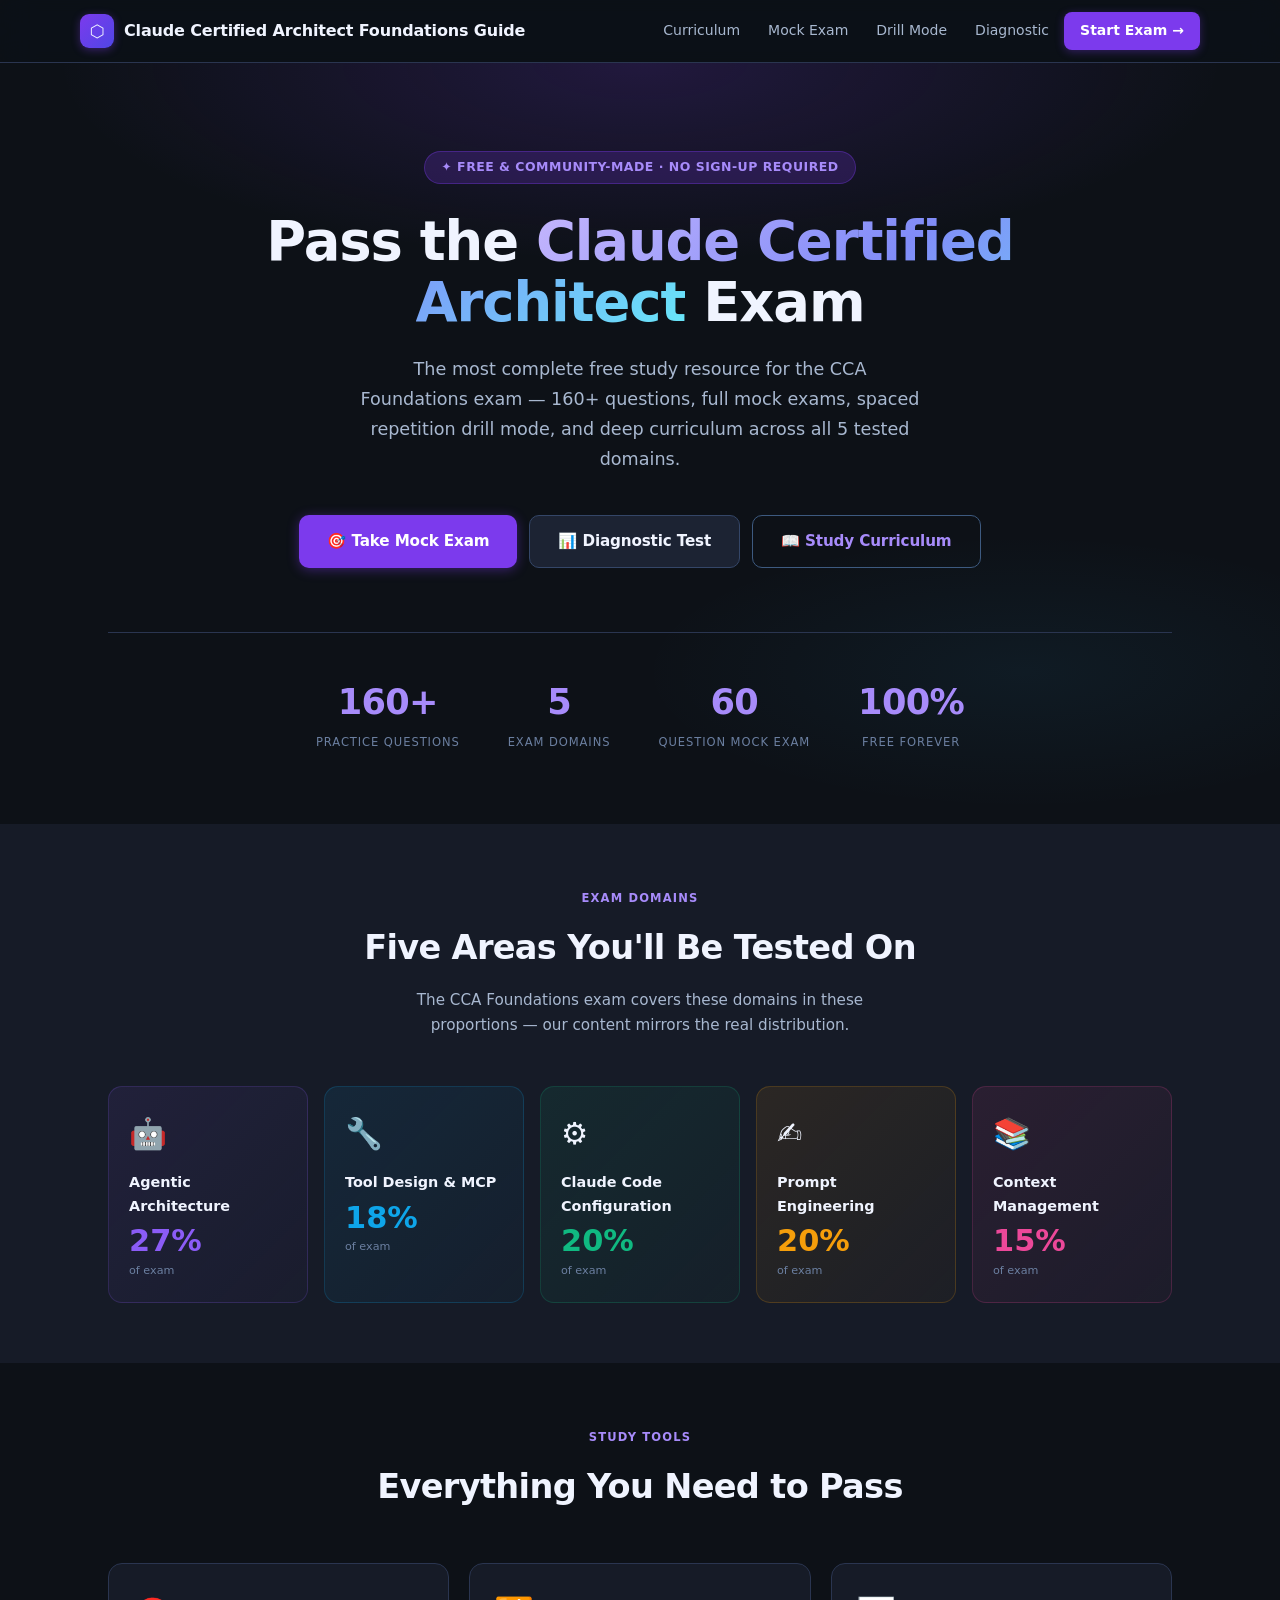
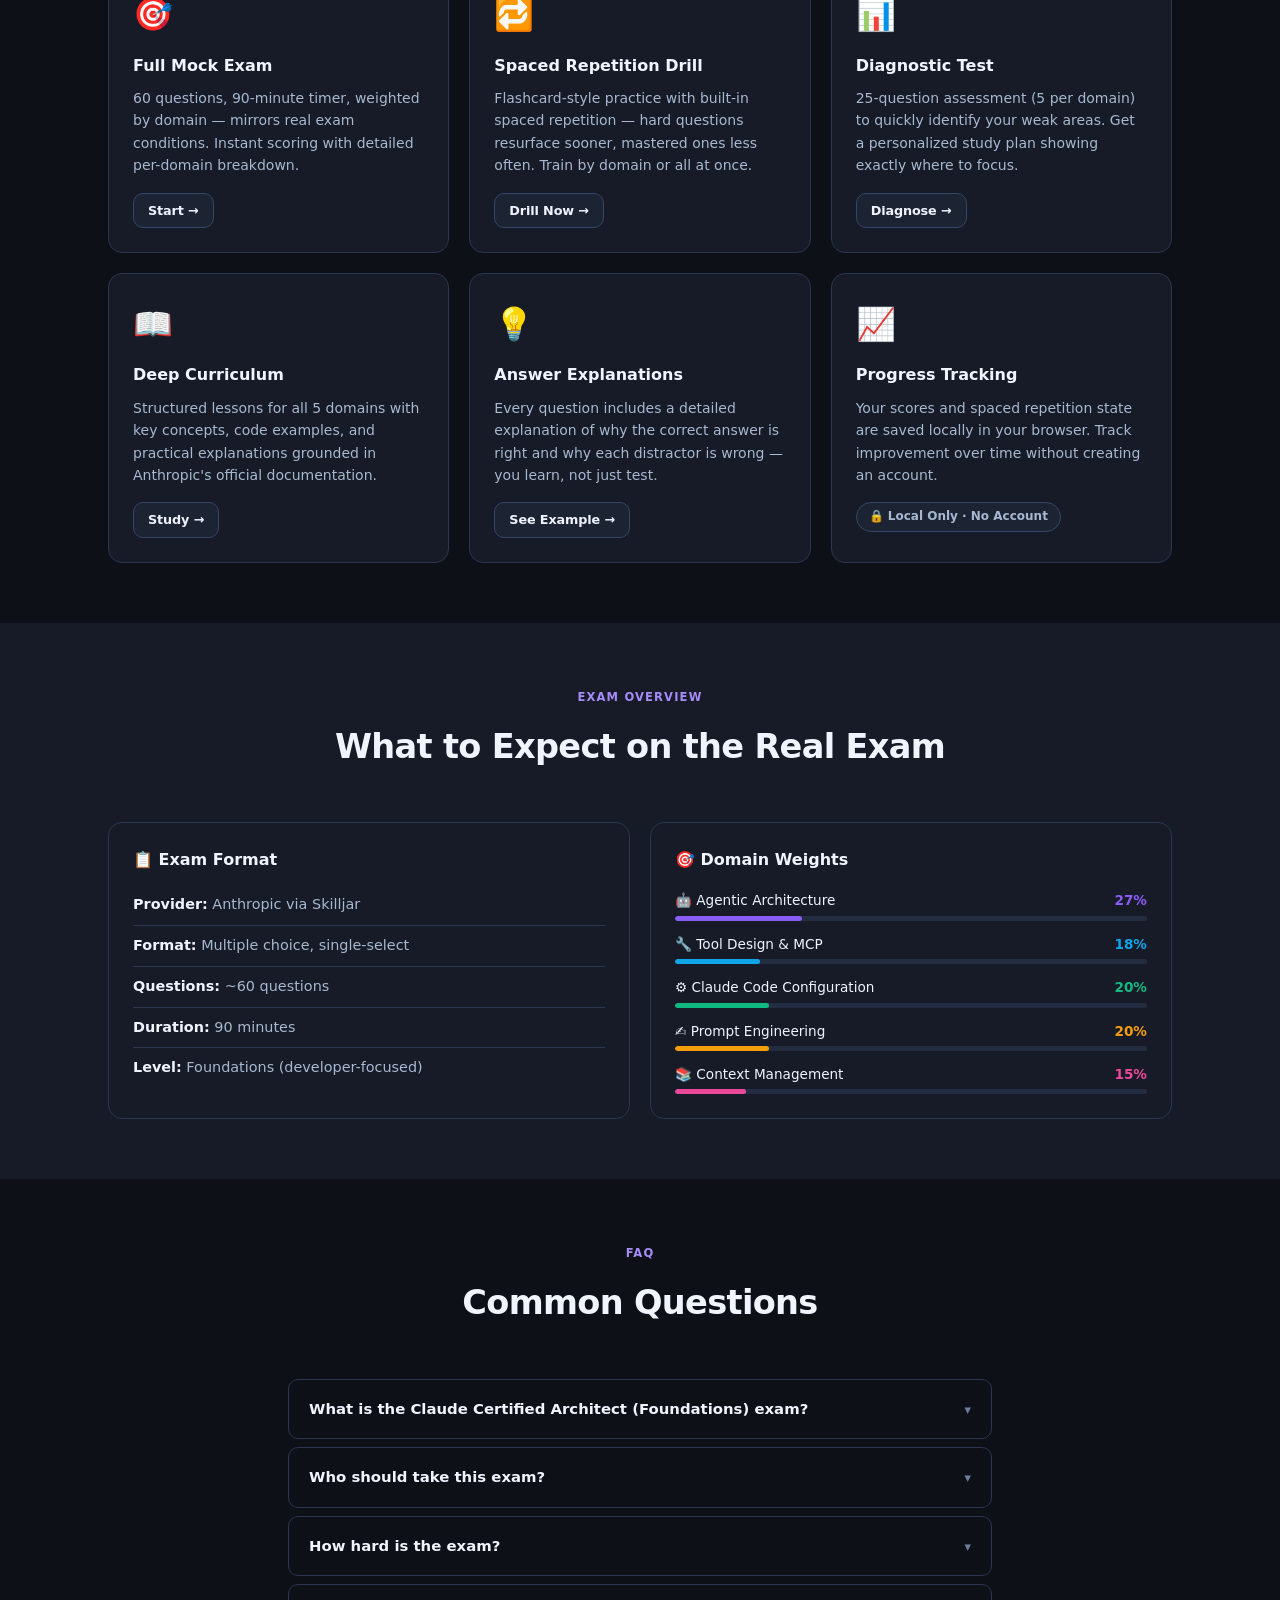
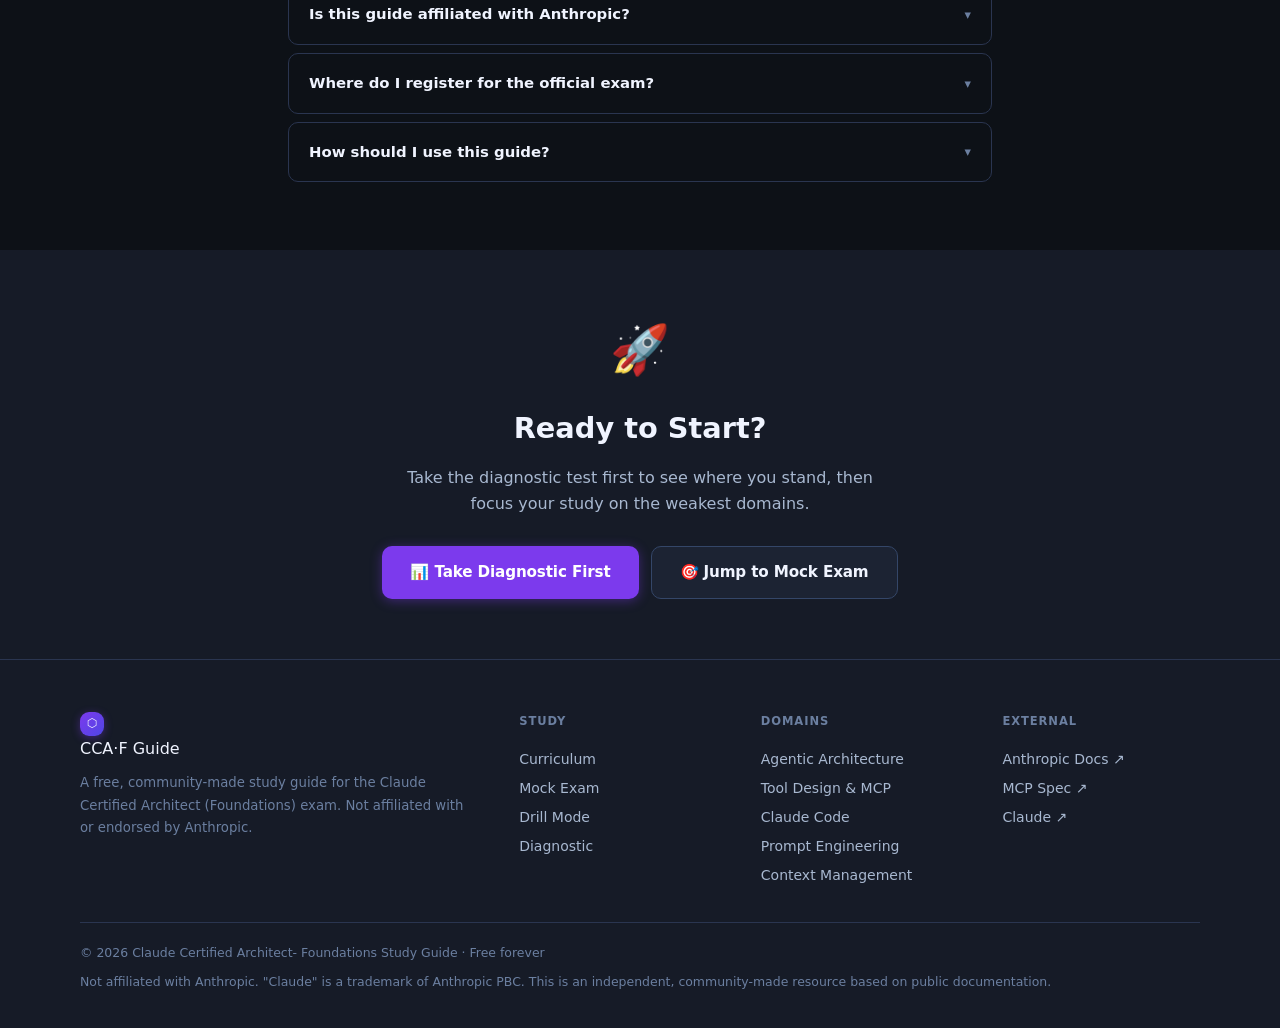
==== index.html @ ee29e672 "Initial commit — CCA-F study guide Full static study app for Claude Certified Architect (Foundations" ====
<!DOCTYPE html>
<html lang="en">
<head>
<meta charset="UTF-8"/>
<meta name="viewport" content="width=device-width,initial-scale=1"/>
<title>Claude Certified Architect — Free Study Guide</title>
<meta name="description" content="Free, comprehensive study guide for the Claude Certified Architect (Foundations) exam. 160+ practice questions, mock exams, drill mode, and curriculum across all 5 domains."/>
<link rel="stylesheet" href="css/styles.css"/>
</head>
<body>

<nav class="nav">
  <div class="nav-inner">
    <a href="index.html" class="nav-brand">
      <div class="nav-logo">⬡</div>
      Claude Certified Architect Foundations Guide
    </a>
    <div class="nav-links">
      <a href="learn.html">Curriculum</a>
      <a href="mock-exam.html">Mock Exam</a>
      <a href="drill.html">Drill Mode</a>
      <a href="diagnostic.html">Diagnostic</a>
      <a href="mock-exam.html" class="nav-cta">Start Exam →</a>
    </div>
    <button class="nav-mobile-toggle" onclick="toggleMobileNav()">☰</button>
  </div>
</nav>

<!-- Hero -->
<section class="hero">
  <div class="container">
    <div class="hero-badge">✦ Free &amp; Community-Made · No Sign-up Required</div>
    <h1>Pass the <span class="grad">Claude Certified<br/>Architect</span> Exam</h1>
    <p>The most complete free study resource for the CCA Foundations exam — 160+ questions, full mock exams, spaced repetition drill mode, and deep curriculum across all 5 tested domains.</p>
    <div class="hero-actions">
      <a href="mock-exam.html" class="btn btn-primary btn-lg">🎯 Take Mock Exam</a>
      <a href="diagnostic.html" class="btn btn-secondary btn-lg">📊 Diagnostic Test</a>
      <a href="learn.html" class="btn btn-outline btn-lg">📖 Study Curriculum</a>
    </div>
    <div class="hero-stats">
      <div class="hero-stat"><div class="hero-stat-val">160+</div><div class="hero-stat-label">Practice Questions</div></div>
      <div class="hero-stat"><div class="hero-stat-val">5</div><div class="hero-stat-label">Exam Domains</div></div>
      <div class="hero-stat"><div class="hero-stat-val">60</div><div class="hero-stat-label">Question Mock Exam</div></div>
      <div class="hero-stat"><div class="hero-stat-val">100%</div><div class="hero-stat-label">Free Forever</div></div>
    </div>
  </div>
</section>

<!-- Domains -->
<section class="section" style="background:var(--surface)">
  <div class="container">
    <div class="section-header">
      <div class="section-label">Exam Domains</div>
      <div class="section-title">Five Areas You'll Be Tested On</div>
      <div class="section-sub">The CCA Foundations exam covers these domains in these proportions — our content mirrors the real distribution.</div>
    </div>
    <div class="grid-5" id="domain-cards"></div>
  </div>
</section>

<!-- Features -->
<section class="section">
  <div class="container">
    <div class="section-header">
      <div class="section-label">Study Tools</div>
      <div class="section-title">Everything You Need to Pass</div>
    </div>
    <div class="grid-3">
      <div class="card">
        <div style="font-size:2rem;margin-bottom:12px">🎯</div>
        <div class="card-title">Full Mock Exam</div>
        <div class="card-desc">60 questions, 90-minute timer, weighted by domain — mirrors real exam conditions. Instant scoring with detailed per-domain breakdown.</div>
        <div style="margin-top:16px"><a href="mock-exam.html" class="btn btn-secondary btn-sm">Start →</a></div>
      </div>
      <div class="card">
        <div style="font-size:2rem;margin-bottom:12px">🔁</div>
        <div class="card-title">Spaced Repetition Drill</div>
        <div class="card-desc">Flashcard-style practice with built-in spaced repetition — hard questions resurface sooner, mastered ones less often. Train by domain or all at once.</div>
        <div style="margin-top:16px"><a href="drill.html" class="btn btn-secondary btn-sm">Drill Now →</a></div>
      </div>
      <div class="card">
        <div style="font-size:2rem;margin-bottom:12px">📊</div>
        <div class="card-title">Diagnostic Test</div>
        <div class="card-desc">25-question assessment (5 per domain) to quickly identify your weak areas. Get a personalized study plan showing exactly where to focus.</div>
        <div style="margin-top:16px"><a href="diagnostic.html" class="btn btn-secondary btn-sm">Diagnose →</a></div>
      </div>
      <div class="card">
        <div style="font-size:2rem;margin-bottom:12px">📖</div>
        <div class="card-title">Deep Curriculum</div>
        <div class="card-desc">Structured lessons for all 5 domains with key concepts, code examples, and practical explanations grounded in Anthropic's official documentation.</div>
        <div style="margin-top:16px"><a href="learn.html" class="btn btn-secondary btn-sm">Study →</a></div>
      </div>
      <div class="card">
        <div style="font-size:2rem;margin-bottom:12px">💡</div>
        <div class="card-title">Answer Explanations</div>
        <div class="card-desc">Every question includes a detailed explanation of why the correct answer is right and why each distractor is wrong — you learn, not just test.</div>
        <div style="margin-top:16px"><a href="mock-exam.html" class="btn btn-secondary btn-sm">See Example →</a></div>
      </div>
      <div class="card">
        <div style="font-size:2rem;margin-bottom:12px">📈</div>
        <div class="card-title">Progress Tracking</div>
        <div class="card-desc">Your scores and spaced repetition state are saved locally in your browser. Track improvement over time without creating an account.</div>
        <div style="margin-top:16px"><span class="chip">🔒 Local Only · No Account</span></div>
      </div>
    </div>
  </div>
</section>

<!-- Exam Overview -->
<section class="section" style="background:var(--surface)">
  <div class="container">
    <div class="section-header">
      <div class="section-label">Exam Overview</div>
      <div class="section-title">What to Expect on the Real Exam</div>
    </div>
    <div class="grid-2">
      <div class="card">
        <div class="card-title">📋 Exam Format</div>
        <ul style="list-style:none;padding:0;margin-top:12px">
          <li style="padding:8px 0;border-bottom:1px solid var(--border);font-size:0.9rem;color:var(--text2)"><strong style="color:var(--text)">Provider:</strong> Anthropic via Skilljar</li>
          <li style="padding:8px 0;border-bottom:1px solid var(--border);font-size:0.9rem;color:var(--text2)"><strong style="color:var(--text)">Format:</strong> Multiple choice, single-select</li>
          <li style="padding:8px 0;border-bottom:1px solid var(--border);font-size:0.9rem;color:var(--text2)"><strong style="color:var(--text)">Questions:</strong> ~60 questions</li>
          <li style="padding:8px 0;border-bottom:1px solid var(--border);font-size:0.9rem;color:var(--text2)"><strong style="color:var(--text)">Duration:</strong> 90 minutes</li>
          <li style="padding:8px 0;font-size:0.9rem;color:var(--text2)"><strong style="color:var(--text)">Level:</strong> Foundations (developer-focused)</li>
        </ul>
      </div>
      <div class="card">
        <div class="card-title">🎯 Domain Weights</div>
        <div style="margin-top:16px;display:flex;flex-direction:column;gap:12px" id="domain-weights"></div>
      </div>
    </div>
  </div>
</section>

<!-- FAQ -->
<section class="section">
  <div class="container container-sm">
    <div class="section-header">
      <div class="section-label">FAQ</div>
      <div class="section-title">Common Questions</div>
    </div>
    <div id="faq-list"></div>
  </div>
</section>

<!-- CTA -->
<section class="section" style="background:var(--surface)">
  <div class="container" style="text-align:center">
    <div style="font-size:3rem;margin-bottom:16px">🚀</div>
    <h2 style="font-size:1.8rem;font-weight:800;margin-bottom:12px">Ready to Start?</h2>
    <p style="color:var(--text2);margin-bottom:28px;max-width:480px;margin-left:auto;margin-right:auto">Take the diagnostic test first to see where you stand, then focus your study on the weakest domains.</p>
    <div class="hero-actions">
      <a href="diagnostic.html" class="btn btn-primary btn-lg">📊 Take Diagnostic First</a>
      <a href="mock-exam.html" class="btn btn-secondary btn-lg">🎯 Jump to Mock Exam</a>
    </div>
  </div>
</section>

<footer class="footer">
  <div class="footer-inner">
    <div class="footer-brand">
      <div class="footer-brand-logo"><div class="nav-logo" style="width:24px;height:24px;font-size:12px">⬡</div> CCA·F Guide</div>
      <div class="footer-brand-desc">A free, community-made study guide for the Claude Certified Architect (Foundations) exam. Not affiliated with or endorsed by Anthropic.</div>
    </div>
    <div class="footer-col">
      <h4>Study</h4>
      <a href="learn.html">Curriculum</a>
      <a href="mock-exam.html">Mock Exam</a>
      <a href="drill.html">Drill Mode</a>
      <a href="diagnostic.html">Diagnostic</a>
    </div>
    <div class="footer-col">
      <h4>Domains</h4>
      <a href="learn.html#agentic">Agentic Architecture</a>
      <a href="learn.html#tools_mcp">Tool Design &amp; MCP</a>
      <a href="learn.html#claude_code">Claude Code</a>
      <a href="learn.html#prompt_eng">Prompt Engineering</a>
      <a href="learn.html#context">Context Management</a>
    </div>
    <div class="footer-col">
      <h4>External</h4>
      <a href="https://docs.anthropic.com" target="_blank" rel="noopener">Anthropic Docs ↗</a>
      <a href="https://modelcontextprotocol.io" target="_blank" rel="noopener">MCP Spec ↗</a>
      <a href="https://www.anthropic.com/claude" target="_blank" rel="noopener">Claude ↗</a>
    </div>
  </div>
  <div class="footer-bottom">
    <div>© 2026 Claude Certified Architect- Foundations Study Guide · Free forever</div>
    <div class="footer-disclaimer">Not affiliated with Anthropic. "Claude" is a trademark of Anthropic PBC. This is an independent, community-made resource based on public documentation.</div>
  </div>
</footer>

<script src="js/questions.js"></script>
<script>
// Render domain cards
const dc = document.getElementById('domain-cards');
Object.values(DOMAINS).forEach(d => {
  dc.innerHTML += `
    <a href="learn.html#${d.id}" class="domain-card" style="background:linear-gradient(135deg,${d.color}18,${d.color}08);border-color:${d.color}30;text-decoration:none;color:var(--text)">
      <div class="domain-icon">${d.icon}</div>
      <div class="domain-name">${d.name}</div>
      <div style="margin-top:8px">
        <span class="domain-weight" style="color:${d.color}">${d.weight}%</span>
        <div class="domain-weight-label">of exam</div>
      </div>
    </a>`;
});

// Render domain weights
const dw = document.getElementById('domain-weights');
Object.values(DOMAINS).forEach(d => {
  dw.innerHTML += `
    <div>
      <div style="display:flex;justify-content:space-between;font-size:0.85rem;margin-bottom:4px">
        <span>${d.icon} ${d.name}</span><span style="color:${d.color};font-weight:700">${d.weight}%</span>
      </div>
      <div class="progress-wrap"><div class="progress-bar" style="width:${d.weight}%;background:${d.color}"></div></div>
    </div>`;
});

// FAQ
const faqs = [
  {q:"What is the Claude Certified Architect (Foundations) exam?", a:"The CCA Foundations exam is Anthropic's official certification for developers and architects working with Claude. It validates expertise across agentic architecture, tool design, Claude Code configuration, prompt engineering, and context management."},
  {q:"Who should take this exam?", a:"Developers building applications with Claude's API, solutions architects designing multi-agent systems, and engineers working with Claude Code and MCP integrations. The Foundations level is the entry-level certification."},
  {q:"How hard is the exam?", a:"The exam tests practical, applied knowledge — not just definitions. Questions often involve understanding nuanced trade-offs and knowing which approach is best in specific scenarios. Our questions are calibrated to match that difficulty level."},
  {q:"Is this guide affiliated with Anthropic?", a:"No. This is a community-made study resource based on Anthropic's public documentation. We are not affiliated with or endorsed by Anthropic. Always refer to official Anthropic documentation for authoritative information."},
  {q:"Where do I register for the official exam?", a:"The official Claude Certified Architect exam is administered via Anthropic's learning portal. Visit Anthropic's website for registration information and official exam details."},
  {q:"How should I use this guide?", a:"Start with the Diagnostic Test to identify weak areas → study those domains in the Curriculum → use Drill Mode for daily practice → take a full Mock Exam to simulate real conditions → review missed questions → repeat until you consistently score 80%+."}
];
const fl = document.getElementById('faq-list');
faqs.forEach((f,i) => {
  fl.innerHTML += `
    <div class="faq-item" id="faq${i}">
      <div class="faq-q" onclick="toggleFAQ(${i})">${f.q}<span class="arrow">▾</span></div>
      <div class="faq-a">${f.a}</div>
    </div>`;
});
function toggleFAQ(i) {
  const el = document.getElementById('faq'+i);
  el.classList.toggle('open');
}

function toggleMobileNav() {
  const links = document.querySelector('.nav-links');
  links.style.display = links.style.display === 'flex' ? 'none' : 'flex';
  links.style.flexDirection = 'column';
  links.style.position = 'absolute';
  links.style.top = '60px';
  links.style.left = '0';
  links.style.right = '0';
  links.style.background = 'var(--surface)';
  links.style.padding = '16px 24px';
  links.style.borderBottom = '1px solid var(--border)';
}
</script>
</body>
</html>
---- css/styles.css ----
/* ========================================
   Claude Certification Guide — Design System v2
   ======================================== */

:root {
  --bg:          #0d1117;
  --bg2:         #0a0e18;
  --surface:     #161b27;
  --surface2:    #1c2333;
  --surface3:    #232d42;
  --surface4:    #2a3550;

  --border:      #2a3550;
  --border2:     #344668;
  --border3:     #3d5a80;

  --accent:      #7c3aed;
  --accent-lt:   #a78bfa;
  --accent-glow: rgba(124,58,237,0.2);
  --accent-glow2:rgba(124,58,237,0.1);

  --text:        #f0f4ff;
  --text2:       #a8b8d0;
  --text3:       #6b7fa0;
  --text4:       #445570;

  --green:       #22c55e;
  --green-dk:    #16a34a;
  --green-bg:    rgba(34,197,94,0.1);
  --green-border:rgba(34,197,94,0.3);

  --red:         #f87171;
  --red-dk:      #dc2626;
  --red-bg:      rgba(248,113,113,0.1);
  --red-border:  rgba(248,113,113,0.3);

  --yellow:      #fbbf24;
  --yellow-bg:   rgba(251,191,36,0.1);
  --yellow-border:rgba(251,191,36,0.3);

  --blue:        #38bdf8;
  --blue-bg:     rgba(56,189,248,0.1);
  --blue-border: rgba(56,189,248,0.3);

  --pink:        #f472b6;
  --pink-bg:     rgba(244,114,182,0.1);

  --radius-sm:   6px;
  --radius:      10px;
  --radius-lg:   14px;
  --radius-xl:   20px;

  --shadow-sm:   0 1px 6px rgba(0,0,0,0.4);
  --shadow:      0 4px 20px rgba(0,0,0,0.5);
  --shadow-lg:   0 8px 40px rgba(0,0,0,0.6);

  --font:   -apple-system, BlinkMacSystemFont, 'Segoe UI', 'Inter', system-ui, sans-serif;
  --mono:   'Cascadia Code', 'Fira Code', 'JetBrains Mono', 'Consolas', monospace;
}

/* ── Reset ── */
*, *::before, *::after { box-sizing: border-box; margin: 0; padding: 0; }
html { scroll-behavior: smooth; -webkit-text-size-adjust: 100%; }
body {
  font-family: var(--font);
  background: var(--bg);
  color: var(--text);
  line-height: 1.65;
  min-height: 100vh;
  -webkit-font-smoothing: antialiased;
  -moz-osx-font-smoothing: grayscale;
}
button { font-family: inherit; }
a { color: var(--accent-lt); text-decoration: none; transition: color 0.15s; }
a:hover { color: var(--text); text-decoration: underline; text-underline-offset: 3px; }
img { max-width: 100%; }

/* ── Layout ── */
.container    { max-width: 1120px; margin: 0 auto; padding: 0 28px; }
.container-sm { max-width:  760px; margin: 0 auto; padding: 0 28px; }

/* ── Navigation ── */
.nav {
  position: sticky; top: 0; z-index: 200;
  background: rgba(13,17,23,0.92);
  backdrop-filter: blur(16px) saturate(1.5);
  -webkit-backdrop-filter: blur(16px);
  border-bottom: 1px solid var(--border);
  padding: 0 28px;
}
.nav-inner {
  max-width: 1120px; margin: 0 auto;
  display: flex; align-items: center; justify-content: space-between;
  height: 62px;
}
.nav-brand {
  display: flex; align-items: center; gap: 10px;
  font-weight: 700; font-size: 1rem; color: var(--text);
  text-decoration: none; letter-spacing: -0.01em;
}
.nav-brand:hover { text-decoration: none; color: var(--text); }
.nav-logo {
  width: 34px; height: 34px; border-radius: 9px; flex-shrink: 0;
  background: linear-gradient(135deg, #7c3aed 0%, #4f46e5 100%);
  display: flex; align-items: center; justify-content: center;
  font-size: 17px; box-shadow: 0 2px 8px rgba(124,58,237,0.4);
}
.nav-links { display: flex; align-items: center; gap: 2px; }
.nav-links a {
  color: var(--text2); padding: 6px 13px; border-radius: 7px;
  font-size: 0.875rem; font-weight: 500; transition: all 0.15s;
  text-decoration: none; white-space: nowrap;
}
.nav-links a:hover { color: var(--text); background: var(--surface2); text-decoration: none; }
.nav-links a.active { color: var(--accent-lt); background: var(--accent-glow2); }
.nav-cta {
  background: var(--accent) !important; color: #fff !important;
  padding: 7px 16px !important; border-radius: 8px !important;
  font-weight: 600 !important; box-shadow: 0 2px 8px rgba(124,58,237,0.35) !important;
}
.nav-cta:hover { background: #8b5cf6 !important; }
.nav-mobile-toggle {
  display: none; background: none; border: 1px solid var(--border2);
  color: var(--text2); cursor: pointer; font-size: 18px;
  padding: 6px 10px; border-radius: 7px;
}

/* ── Hero ── */
.hero {
  padding: 88px 28px 72px;
  text-align: center;
  background:
    radial-gradient(ellipse 70% 40% at 50% 0%, rgba(124,58,237,0.18) 0%, transparent 65%),
    radial-gradient(ellipse 50% 30% at 80% 80%, rgba(56,189,248,0.06) 0%, transparent 60%);
}
.hero-badge {
  display: inline-flex; align-items: center; gap: 7px;
  background: var(--accent-glow); border: 1px solid rgba(124,58,237,0.35);
  color: var(--accent-lt); padding: 5px 16px; border-radius: 100px;
  font-size: 0.78rem; font-weight: 600; letter-spacing: 0.04em;
  margin-bottom: 28px; text-transform: uppercase;
}
.hero h1 {
  font-size: clamp(2rem, 5.5vw, 3.4rem);
  font-weight: 900; line-height: 1.12;
  letter-spacing: -0.02em; margin-bottom: 22px; color: var(--text);
}
.hero h1 .grad {
  background: linear-gradient(135deg, #c4b5fd 0%, #818cf8 50%, #67e8f9 100%);
  -webkit-background-clip: text; -webkit-text-fill-color: transparent; background-clip: text;
}
.hero p { font-size: 1.1rem; color: var(--text2); max-width: 560px; margin: 0 auto 40px; line-height: 1.7; }
.hero-actions { display: flex; gap: 12px; justify-content: center; flex-wrap: wrap; }
.hero-stats {
  display: flex; gap: 48px; justify-content: center; flex-wrap: wrap;
  margin-top: 64px; padding-top: 40px;
  border-top: 1px solid var(--border);
}
.hero-stat-val  { font-size: 2.2rem; font-weight: 900; color: var(--accent-lt); letter-spacing: -0.02em; }
.hero-stat-label{ font-size: 0.72rem; color: var(--text3); text-transform: uppercase; letter-spacing: 0.08em; margin-top: 2px; }

/* ── Buttons ── */
.btn {
  display: inline-flex; align-items: center; gap: 8px;
  padding: 10px 22px; border-radius: var(--radius);
  font-weight: 600; font-size: 0.9rem; cursor: pointer;
  border: none; transition: all 0.15s; text-decoration: none;
  letter-spacing: -0.01em; white-space: nowrap;
}
.btn:hover { text-decoration: none; transform: translateY(-1px); }
.btn:active { transform: translateY(0); }

.btn-primary { background: var(--accent); color: #fff; box-shadow: 0 2px 12px rgba(124,58,237,0.4); }
.btn-primary:hover { background: #8b5cf6; box-shadow: 0 4px 20px rgba(124,58,237,0.5); color: #fff; }

.btn-secondary {
  background: var(--surface2); color: var(--text);
  border: 1px solid var(--border2);
}
.btn-secondary:hover { background: var(--surface3); border-color: var(--border3); color: var(--text); }

.btn-outline {
  background: transparent; color: var(--accent-lt);
  border: 1px solid var(--border3);
}
.btn-outline:hover { background: var(--accent-glow); border-color: var(--accent); color: var(--accent-lt); }

.btn-sm  { padding: 6px 14px; font-size: 0.8rem; }
.btn-lg  { padding: 13px 28px; font-size: 0.95rem; }
.btn-xl  { padding: 15px 34px; font-size: 1rem; }

/* ── Cards ── */
.card {
  background: var(--surface); border: 1px solid var(--border);
  border-radius: var(--radius-lg); padding: 24px;
  transition: border-color 0.2s, box-shadow 0.2s;
}
.card:hover { border-color: var(--border2); box-shadow: var(--shadow-sm); }
.card-title { font-size: 1rem; font-weight: 700; margin-bottom: 8px; color: var(--text); }
.card-desc  { font-size: 0.875rem; color: var(--text2); line-height: 1.6; }

.grid-2 { display: grid; grid-template-columns: repeat(2, 1fr); gap: 20px; }
.grid-3 { display: grid; grid-template-columns: repeat(3, 1fr); gap: 20px; }
.grid-5 { display: grid; grid-template-columns: repeat(5, 1fr); gap: 16px; }

/* ── Section ── */
.section { padding: 60px 0; }
.section-header { text-align: center; margin-bottom: 48px; }
.section-label {
  display: inline-block; font-size: 0.72rem; font-weight: 700; letter-spacing: 0.1em;
  text-transform: uppercase; color: var(--accent-lt); margin-bottom: 12px;
}
.section-title { font-size: clamp(1.5rem, 3vw, 2.1rem); font-weight: 800; margin-bottom: 12px; letter-spacing: -0.02em; }
.section-sub   { color: var(--text2); max-width: 520px; margin: 0 auto; font-size: 0.95rem; }

/* ── Progress ── */
.progress-wrap { background: var(--surface3); border-radius: 100px; height: 5px; overflow: hidden; }
.progress-bar  { height: 100%; border-radius: 100px; background: var(--accent-lt); transition: width 0.4s cubic-bezier(.4,0,.2,1); }

/* ── Domain cards ── */
.domain-card {
  border-radius: var(--radius-lg); padding: 22px 20px;
  border: 1px solid var(--border);
  cursor: pointer; transition: all 0.2s;
  position: relative; overflow: hidden;
  text-decoration: none; color: var(--text);
  display: block;
}
.domain-card:hover {
  transform: translateY(-3px); border-color: var(--border3);
  box-shadow: 0 8px 32px rgba(0,0,0,0.4); text-decoration: none; color: var(--text);
}
.domain-icon   { font-size: 1.9rem; margin-bottom: 12px; }
.domain-name   { font-weight: 700; font-size: 0.9rem; margin-bottom: 6px; }
.domain-weight { font-size: 1.9rem; font-weight: 900; line-height: 1; }
.domain-weight-label { font-size: 0.7rem; color: var(--text3); margin-top: 2px; }

/* ── Pills / Chips ── */
.chip {
  display: inline-flex; align-items: center; gap: 5px;
  background: var(--surface2); border: 1px solid var(--border2);
  color: var(--text2); padding: 4px 12px; border-radius: 100px;
  font-size: 0.75rem; font-weight: 600;
}
.domain-pill {
  display: inline-flex; align-items: center; gap: 6px;
  padding: 4px 12px; border-radius: 100px;
  font-size: 0.75rem; font-weight: 700; letter-spacing: 0.01em;
}

/* ═══════════════════════════════════════════════════
   QUIZ / EXAM UI  ← main redesign
═══════════════════════════════════════════════════ */

.quiz-shell {
  min-height: 100vh;
  display: flex; flex-direction: column;
  background: var(--bg2);
}

/* Header bar */
.quiz-header {
  background: var(--surface);
  border-bottom: 1px solid var(--border);
  padding: 14px 28px;
  display: flex; align-items: center; justify-content: space-between; gap: 20px;
  flex-wrap: wrap;
  box-shadow: var(--shadow-sm);
}
.quiz-header-left { display: flex; align-items: center; gap: 14px; }
.quiz-counter {
  font-size: 0.85rem; color: var(--text2); white-space: nowrap;
}
.quiz-counter strong { color: var(--text); font-weight: 700; }

/* Timer */
.quiz-timer {
  display: flex; align-items: center; gap: 7px;
  background: var(--surface2); border: 1px solid var(--border2);
  padding: 7px 16px; border-radius: 8px;
  font-size: 1rem; font-weight: 700; font-family: var(--mono);
  color: var(--text); letter-spacing: 0.04em;
  box-shadow: inset 0 1px 0 rgba(255,255,255,0.05);
}
.quiz-timer.warning { color: var(--yellow); border-color: var(--yellow-border); background: var(--yellow-bg); }
.quiz-timer.danger  { color: var(--red);    border-color: var(--red-border);    background: var(--red-bg);   animation: pulse 1s infinite; }
@keyframes pulse { 0%,100%{opacity:1} 50%{opacity:0.6} }

/* Quiz body */
.quiz-body {
  flex: 1; display: flex; align-items: flex-start; justify-content: center;
  padding: 40px 28px 60px;
}
.quiz-q-wrap { width: 100%; max-width: 780px; }

/* Domain label */
.quiz-domain-label { margin-bottom: 18px; }

/* Question text */
.quiz-question {
  font-size: 1.22rem; font-weight: 600; line-height: 1.6;
  color: var(--text);
  margin-bottom: 32px;
  letter-spacing: -0.01em;
  user-select: none;
}

/* Options list */
.quiz-options {
  display: flex; flex-direction: column; gap: 11px;
  margin-bottom: 28px;
}

/* Individual option */
.quiz-option {
  display: flex; align-items: center; gap: 16px;
  padding: 18px 20px; border-radius: var(--radius-lg);
  border: 1.5px solid var(--border2);
  background: var(--surface);
  cursor: pointer; transition: all 0.15s;
  text-align: left; width: 100%;
  color: var(--text);           /* explicit — overrides browser button default */
  font-size: 0.96rem; line-height: 1.55; font-family: var(--font);
  box-shadow: 0 1px 4px rgba(0,0,0,0.3);
}
.quiz-option:hover:not(.disabled) {
  border-color: var(--accent);
  background: var(--surface2);
  box-shadow: 0 0 0 1px var(--accent), 0 4px 16px rgba(124,58,237,0.15);
  transform: translateX(2px);
}
.quiz-option:focus-visible {
  outline: 2px solid var(--accent-lt); outline-offset: 2px;
}

/* Selected (before reveal) */
.quiz-option.selected {
  border-color: var(--accent);
  background: rgba(124,58,237,0.12);
  box-shadow: 0 0 0 1px var(--accent);
}

/* Correct */
.quiz-option.correct {
  border-color: var(--green); background: var(--green-bg);
  box-shadow: 0 0 0 1px var(--green-dk), 0 4px 16px rgba(34,197,94,0.15);
  color: var(--text);
}

/* Incorrect */
.quiz-option.incorrect {
  border-color: var(--red); background: var(--red-bg);
  box-shadow: 0 0 0 1px var(--red-dk);
  color: var(--text);
}
.quiz-option.disabled { cursor: default; pointer-events: none; }

/* Letter badge */
.quiz-option-letter {
  flex-shrink: 0; width: 34px; height: 34px; border-radius: 50%;
  background: var(--surface3); border: 1.5px solid var(--border3);
  display: flex; align-items: center; justify-content: center;
  font-size: 0.82rem; font-weight: 800; color: var(--text2);
  transition: all 0.15s;
}
.quiz-option:hover:not(.disabled) .quiz-option-letter {
  background: var(--accent); border-color: var(--accent); color: #fff;
}
.quiz-option.selected  .quiz-option-letter { background: var(--accent);  border-color: var(--accent);  color: #fff; }
.quiz-option.correct   .quiz-option-letter { background: var(--green);   border-color: var(--green);   color: #fff; }
.quiz-option.incorrect .quiz-option-letter { background: var(--red);     border-color: var(--red);     color: #fff; }

/* Option text */
.quiz-option-text { flex: 1; color: var(--text); }

/* Explanation box */
.quiz-explanation {
  margin-top: 8px; padding: 18px 20px;
  background: var(--surface2);
  border: 1px solid var(--border2);
  border-radius: var(--radius-lg);
  font-size: 0.9rem; color: var(--text2);
  line-height: 1.7; display: none;
  border-left: 3px solid var(--accent);
}
.quiz-explanation.visible { display: block; animation: fadeIn 0.2s ease; }
@keyframes fadeIn { from{opacity:0;transform:translateY(-4px)} to{opacity:1;transform:translateY(0)} }
.quiz-explanation strong { color: var(--text); font-weight: 700; }

/* Quiz footer actions */
.quiz-actions {
  display: flex; align-items: center; justify-content: space-between;
  flex-wrap: wrap; gap: 12px; margin-top: 20px;
}
.quiz-score-live {
  font-size: 0.85rem; color: var(--text2);
  background: var(--surface2); border: 1px solid var(--border);
  padding: 6px 14px; border-radius: 100px;
}

/* ── Results ── */
.results-wrap { max-width: 780px; margin: 0 auto; padding: 52px 28px; }
.results-score { text-align: center; margin-bottom: 52px; }

.results-circle {
  width: 148px; height: 148px; border-radius: 50%;
  border: 6px solid var(--accent);
  display: flex; flex-direction: column; align-items: center; justify-content: center;
  margin: 0 auto 24px;
  background: radial-gradient(circle, rgba(124,58,237,0.15) 0%, transparent 70%);
  box-shadow: 0 0 40px rgba(124,58,237,0.2);
}
.results-pct       { font-size: 2.6rem; font-weight: 900; color: var(--accent-lt); line-height: 1; letter-spacing: -0.02em; }
.results-pct-label { font-size: 0.72rem; color: var(--text3); text-transform: uppercase; letter-spacing: 0.06em; margin-top: 4px; }
.results-pass { color: var(--green); font-weight: 700; font-size: 1.15rem; }
.results-fail { color: var(--red);   font-weight: 700; font-size: 1.15rem; }

.domain-breakdown { display: flex; flex-direction: column; gap: 14px; }
.domain-row { display: flex; align-items: center; gap: 16px; }
.domain-row-name  { width: 230px; font-size: 0.875rem; font-weight: 600; flex-shrink: 0; color: var(--text); }
.domain-row-bar   { flex: 1; }
.domain-row-score { width: 52px; text-align: right; font-size: 0.875rem; font-weight: 700; flex-shrink: 0; }

/* ── Drill / Flashcard ── */
.drill-shell { min-height: 100vh; display: flex; flex-direction: column; background: var(--bg2); }
.drill-header {
  background: var(--surface); border-bottom: 1px solid var(--border);
  padding: 16px 28px;
  display: flex; align-items: center; justify-content: space-between;
  box-shadow: var(--shadow-sm);
}
.drill-body {
  flex: 1; display: flex; align-items: center; justify-content: center;
  padding: 40px 28px;
}
.flashcard-wrap { width: 100%; max-width: 700px; }

.flashcard {
  background: var(--surface);
  border: 1px solid var(--border2);
  border-radius: var(--radius-xl); padding: 44px;
  min-height: 280px; display: flex; flex-direction: column;
  justify-content: space-between;
  box-shadow: var(--shadow);
}
.flashcard-question {
  font-size: 1.15rem; font-weight: 600; line-height: 1.65;
  color: var(--text); flex: 1; margin-bottom: 28px;
}
.flashcard-actions { display: flex; gap: 12px; justify-content: center; }

.answer-reveal {
  margin-top: 20px; padding: 20px 24px;
  background: var(--surface2); border: 1px solid var(--border2);
  border-radius: var(--radius-lg);
  border-left: 3px solid var(--green);
  display: none; animation: fadeIn 0.2s ease;
}
.answer-reveal.visible { display: block; }
.answer-reveal .correct-answer {
  color: var(--green); font-weight: 700; margin-bottom: 10px; font-size: 0.95rem;
}
.answer-reveal .explanation-text {
  font-size: 0.88rem; color: var(--text2); line-height: 1.7;
}

/* Rating buttons */
.drill-rate-wrap { margin-top: 24px; text-align: center; display: none; }
.drill-rate-wrap.visible { display: block; animation: fadeIn 0.2s ease; }
.drill-rate-btns { display: flex; gap: 12px; justify-content: center; margin-top: 12px; }
.rate-btn {
  padding: 11px 28px; border-radius: var(--radius); font-family: inherit;
  font-weight: 700; font-size: 0.9rem; cursor: pointer; transition: all 0.15s;
  background: transparent; border: 1.5px solid;
  letter-spacing: 0.01em;
}
.rate-hard { border-color: var(--red);    color: var(--red);    }
.rate-hard:hover  { background: var(--red-bg);    transform: translateY(-1px); }
.rate-ok   { border-color: var(--yellow); color: var(--yellow); }
.rate-ok:hover    { background: var(--yellow-bg); transform: translateY(-1px); }
.rate-easy { border-color: var(--green);  color: var(--green);  }
.rate-easy:hover  { background: var(--green-bg);  transform: translateY(-1px); }

/* ── Curriculum ── */
.curriculum-layout {
  display: grid; grid-template-columns: 260px 1fr; gap: 36px;
  align-items: start;
}
/* CRITICAL: grid children default min-width:auto which lets them overflow
   the 1fr track. Setting min-width:0 forces the column to actually shrink. */
.curriculum-content { min-width: 0; overflow: hidden; }
.curriculum-sidebar {
  position: sticky; top: 82px;
  background: var(--surface); border: 1px solid var(--border);
  border-radius: var(--radius-lg); padding: 20px;
}
.curriculum-nav-item {
  display: flex; align-items: center; gap: 8px; width: 100%;
  padding: 9px 12px; border-radius: var(--radius-sm);
  font-size: 0.875rem; font-weight: 500; color: var(--text2);
  cursor: pointer; transition: all 0.12s; margin-bottom: 2px;
  text-decoration: none;
}
.curriculum-nav-item:hover { color: var(--text); background: var(--surface2); text-decoration: none; }
.curriculum-nav-item.active { color: var(--accent-lt); background: var(--accent-glow2); }

.lesson-card {
  background: var(--surface); border: 1px solid var(--border);
  border-radius: var(--radius-lg); padding: 28px 30px; margin-bottom: 20px;
  overflow-wrap: break-word; word-break: break-word;
}
.lesson-card h3 { font-size: 1.05rem; font-weight: 700; margin-bottom: 14px; color: var(--text); }
.lesson-card h4 { font-size: 0.9rem; font-weight: 700; color: var(--text); margin: 18px 0 8px; }
.lesson-card p  { font-size: 0.9rem; color: var(--text2); line-height: 1.75; margin-bottom: 12px; overflow-wrap: break-word; }
.lesson-card ul { list-style: none; padding: 0; }
.lesson-card ul li {
  display: flex; align-items: flex-start; gap: 10px;
  padding: 7px 0; font-size: 0.9rem; color: var(--text2);
  border-bottom: 1px solid var(--border); line-height: 1.6;
}
.lesson-card ul li:last-child { border-bottom: none; }
.lesson-card ul li::before { content: '›'; color: var(--accent-lt); flex-shrink: 0; font-weight: 700; }
.lesson-card code {
  background: var(--surface3); border: 1px solid var(--border2);
  padding: 2px 7px; border-radius: 4px; font-family: var(--mono);
  font-size: 0.8rem; color: #c4b5fd;
}
.lesson-card pre {
  background: var(--bg); border: 1px solid var(--border2);
  border-radius: var(--radius); padding: 18px 20px; overflow-x: auto;
  font-family: var(--mono); font-size: 0.81rem; line-height: 1.65;
  color: #cbd5e1; margin: 14px 0;
}
.callout {
  display: flex; gap: 10px; padding: 14px 18px;
  border-radius: var(--radius); font-size: 0.875rem; line-height: 1.65; margin: 14px 0;
}
.callout-info { background: var(--blue-bg);   border-left: 3px solid var(--blue);   color: var(--text2); }
.callout-warn { background: var(--yellow-bg); border-left: 3px solid var(--yellow); color: var(--text2); }
.callout-tip  { background: var(--green-bg);  border-left: 3px solid var(--green);  color: var(--text2); }

/* ── FAQ ── */
.faq-item { border: 1px solid var(--border); border-radius: var(--radius); margin-bottom: 8px; overflow: hidden; }
.faq-q {
  padding: 17px 20px; font-weight: 600; font-size: 0.93rem; color: var(--text);
  cursor: pointer; display: flex; justify-content: space-between; align-items: center;
  transition: background 0.12s; gap: 12px;
}
.faq-q:hover { background: var(--surface2); }
.faq-q .arrow { flex-shrink: 0; transition: transform 0.2s; color: var(--text3); font-size: 0.8rem; }
.faq-item.open .faq-q .arrow { transform: rotate(180deg); }
.faq-a {
  padding: 0 20px; max-height: 0; overflow: hidden;
  transition: max-height 0.3s ease, padding 0.3s;
  font-size: 0.875rem; color: var(--text2); line-height: 1.75;
}
.faq-item.open .faq-a { max-height: 400px; padding: 0 20px 18px; }

/* ── Toast ── */
.toast {
  position: fixed; bottom: 24px; right: 24px; z-index: 999;
  background: var(--surface); border: 1px solid var(--border2);
  padding: 14px 20px; border-radius: 12px; box-shadow: var(--shadow);
  font-size: 0.875rem; display: flex; align-items: center; gap: 10px;
  transform: translateY(20px); opacity: 0; transition: all 0.25s;
  pointer-events: none; color: var(--text);
}
.toast.show { transform: translateY(0); opacity: 1; }

/* ── Footer ── */
.footer {
  background: var(--surface); border-top: 1px solid var(--border);
  padding: 52px 28px 36px;
}
.footer-inner {
  max-width: 1120px; margin: 0 auto;
  display: grid; grid-template-columns: 2fr 1fr 1fr 1fr; gap: 44px;
}
.footer-brand-desc { font-size: 0.83rem; color: var(--text3); line-height: 1.7; margin-top: 10px; }
.footer-col h4 {
  font-size: 0.72rem; font-weight: 700; text-transform: uppercase;
  letter-spacing: 0.08em; color: var(--text3); margin-bottom: 14px;
}
.footer-col a {
  display: block; font-size: 0.875rem; color: var(--text2);
  padding: 3px 0; transition: color 0.12s; text-decoration: none;
}
.footer-col a:hover { color: var(--text); text-decoration: none; }
.footer-bottom {
  max-width: 1120px; margin: 32px auto 0; padding-top: 20px;
  border-top: 1px solid var(--border);
  display: flex; justify-content: space-between; align-items: center;
  font-size: 0.78rem; color: var(--text3); flex-wrap: wrap; gap: 8px;
}

/* ── Utilities ── */
.text-center  { text-align: center; }
.text-sm      { font-size: 0.85rem; }
.text-xs      { font-size: 0.75rem; }
.text-muted   { color: var(--text2); }
.text-dim     { color: var(--text3); }
.text-green   { color: var(--green); }
.text-red     { color: var(--red); }
.text-yellow  { color: var(--yellow); }
.text-accent  { color: var(--accent-lt); }
.font-bold    { font-weight: 700; }
.font-mono    { font-family: var(--mono); }

.mt-4  { margin-top:  4px; } .mt-8  { margin-top:  8px; } .mt-12 { margin-top: 12px; }
.mt-16 { margin-top: 16px; } .mt-24 { margin-top: 24px; } .mt-32 { margin-top: 32px; }
.mb-8  { margin-bottom: 8px; } .mb-12 { margin-bottom: 12px; }
.mb-16 { margin-bottom: 16px; } .mb-24 { margin-bottom: 24px; }

.flex        { display: flex; }
.items-center{ align-items: center; }
.justify-between { justify-content: space-between; }
.justify-center  { justify-content: center; }
.flex-wrap   { flex-wrap: wrap; }
.gap-8       { gap: 8px; }
.gap-12      { gap: 12px; }
.w-full      { width: 100%; }
.hidden      { display: none !important; }

/* ── Scrollbar ── */
::-webkit-scrollbar { width: 6px; height: 6px; }
::-webkit-scrollbar-track { background: var(--bg); }
::-webkit-scrollbar-thumb { background: var(--surface4); border-radius: 3px; }
::-webkit-scrollbar-thumb:hover { background: var(--accent); }

/* ── Responsive ── */
@media (max-width: 960px) {
  .grid-3 { grid-template-columns: repeat(2, 1fr); }
  .grid-5 { grid-template-columns: repeat(3, 1fr); }
  .footer-inner { grid-template-columns: 1fr 1fr; }
  .curriculum-layout { grid-template-columns: 1fr; }
  .curriculum-sidebar { position: static; }
}
@media (max-width: 640px) {
  .grid-2, .grid-3 { grid-template-columns: 1fr; }
  .grid-5 { grid-template-columns: repeat(2, 1fr); }
  .footer-inner { grid-template-columns: 1fr; }
  .nav-links { display: none; }
  .nav-mobile-toggle { display: block; }
  .hero { padding: 52px 20px 44px; }
  .hero-stats { gap: 28px; }
  .quiz-body { padding: 24px 16px 40px; }
  .quiz-header { padding: 12px 16px; }
  .quiz-question { font-size: 1.05rem; }
  .quiz-option { padding: 14px 16px; gap: 12px; }
  .flashcard { padding: 28px 24px; }
  .results-wrap { padding: 36px 20px; }
  .domain-row-name { width: 160px; font-size: 0.8rem; }
}

/* ── Intro / Splash screens ── */
.splash {
  min-height: 100vh; display: flex; flex-direction: column;
  background: var(--bg2);
}
.splash-body {
  flex: 1; display: flex; align-items: center; justify-content: center;
  padding: 40px 24px;
}
.splash-card {
  width: 100%; max-width: 620px;
  background: var(--surface); border: 1px solid var(--border);
  border-radius: var(--radius-xl); padding: 40px;
  box-shadow: var(--shadow-lg);
}
.splash-icon {
  width: 72px; height: 72px; border-radius: var(--radius-lg);
  background: linear-gradient(135deg, #7c3aed, #4f46e5);
  display: flex; align-items: center; justify-content: center;
  font-size: 34px; margin: 0 auto 24px;
  box-shadow: 0 4px 20px rgba(124,58,237,0.4);
}
.splash-title { font-size: 1.7rem; font-weight: 800; margin-bottom: 10px; letter-spacing: -0.02em; }
.splash-sub   { color: var(--text2); line-height: 1.7; margin-bottom: 32px; font-size: 0.95rem; }
.info-grid    { display: grid; grid-template-columns: 1fr 1fr; gap: 12px; margin-bottom: 28px; }
.info-tile {
  background: var(--surface2); border: 1px solid var(--border);
  border-radius: var(--radius); padding: 16px;
}
.info-tile-icon  { font-size: 1.4rem; margin-bottom: 6px; }
.info-tile-title { font-size: 0.85rem; font-weight: 700; margin-bottom: 4px; color: var(--text); }
.info-tile-desc  { font-size: 0.78rem; color: var(--text2); line-height: 1.55; }
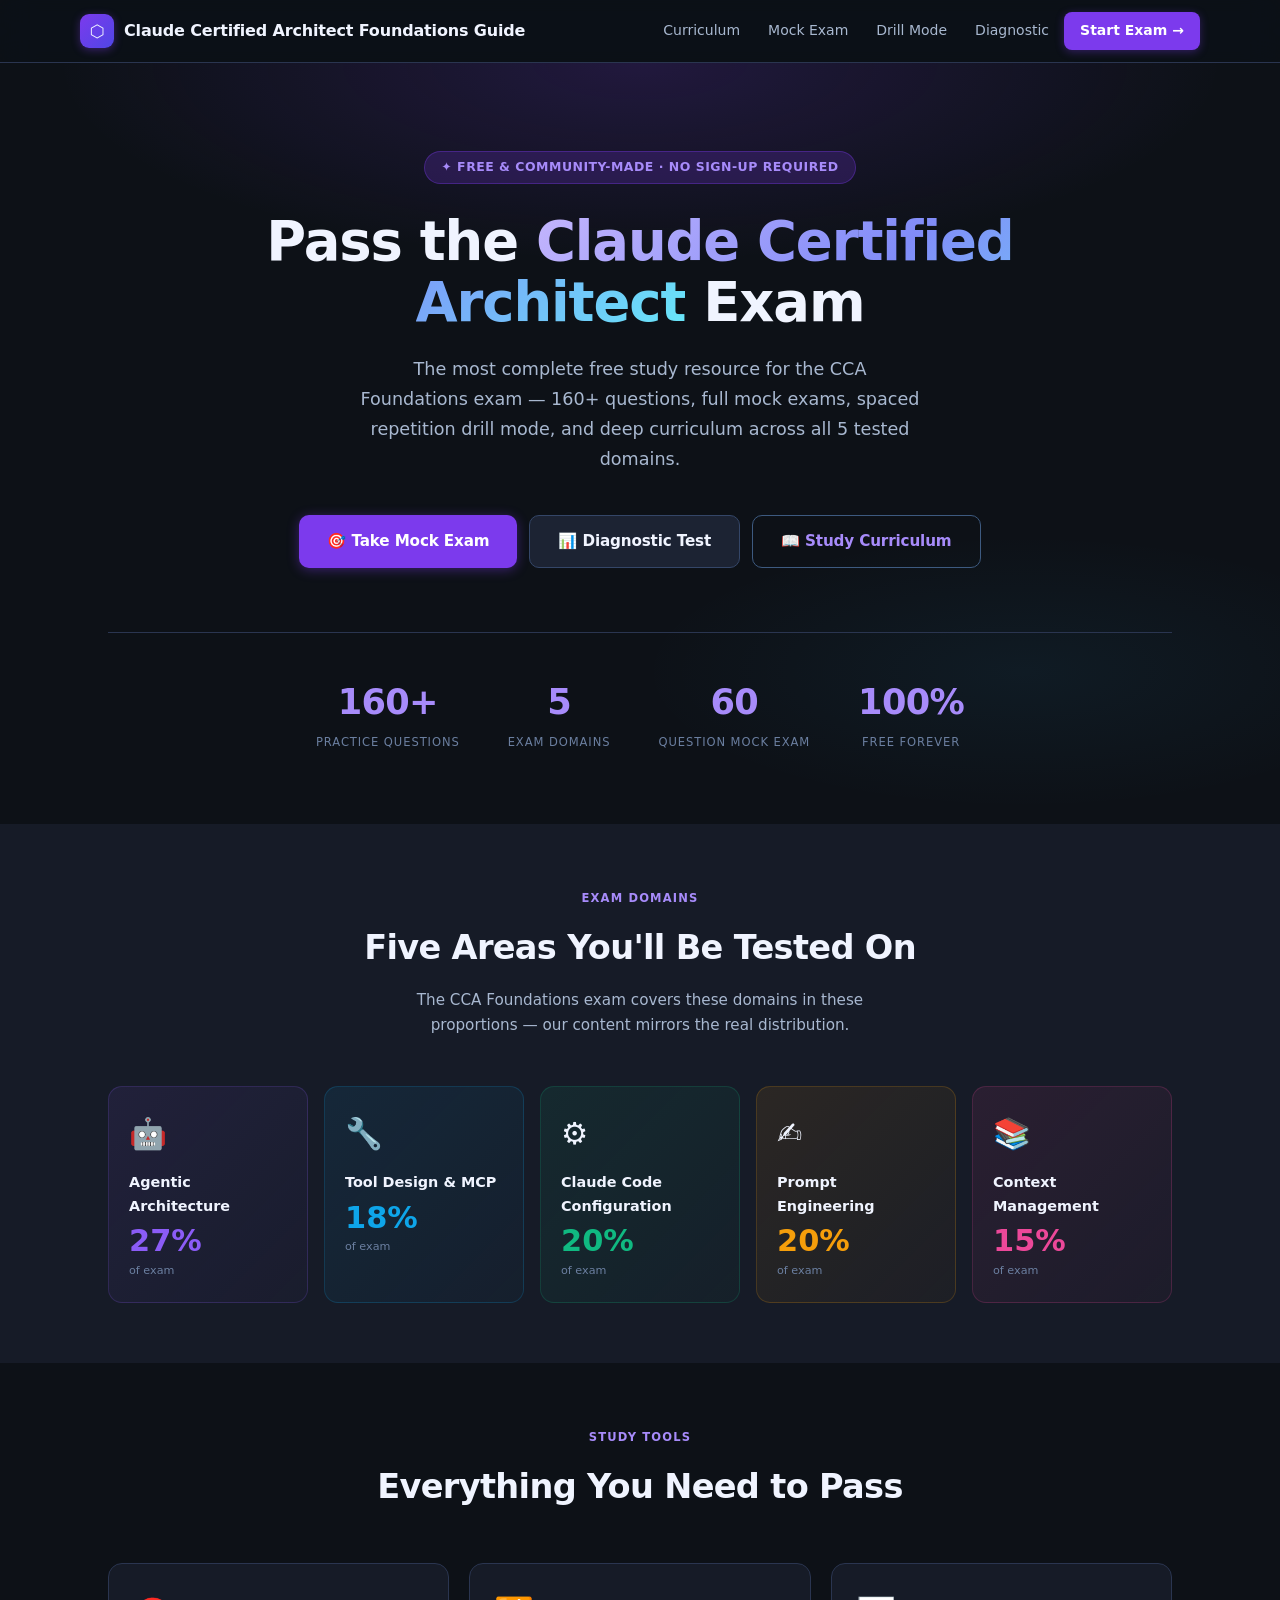
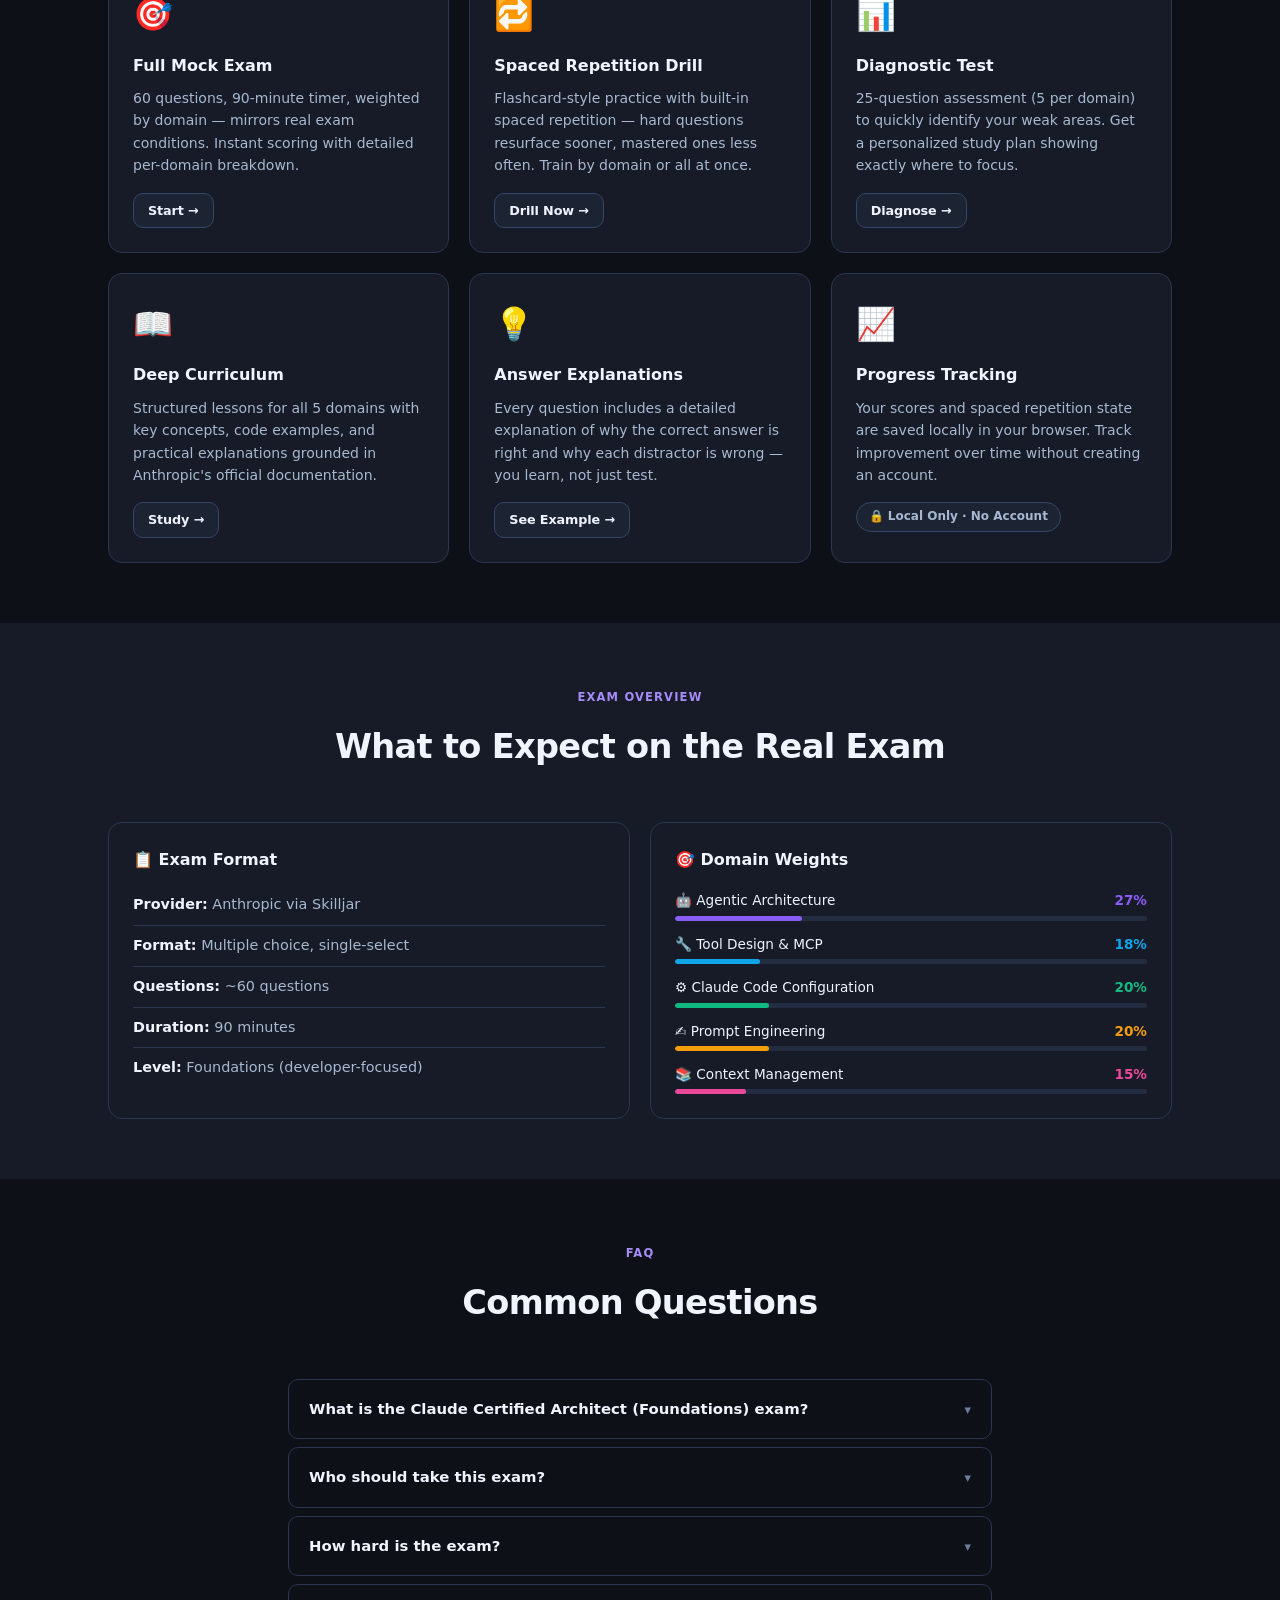
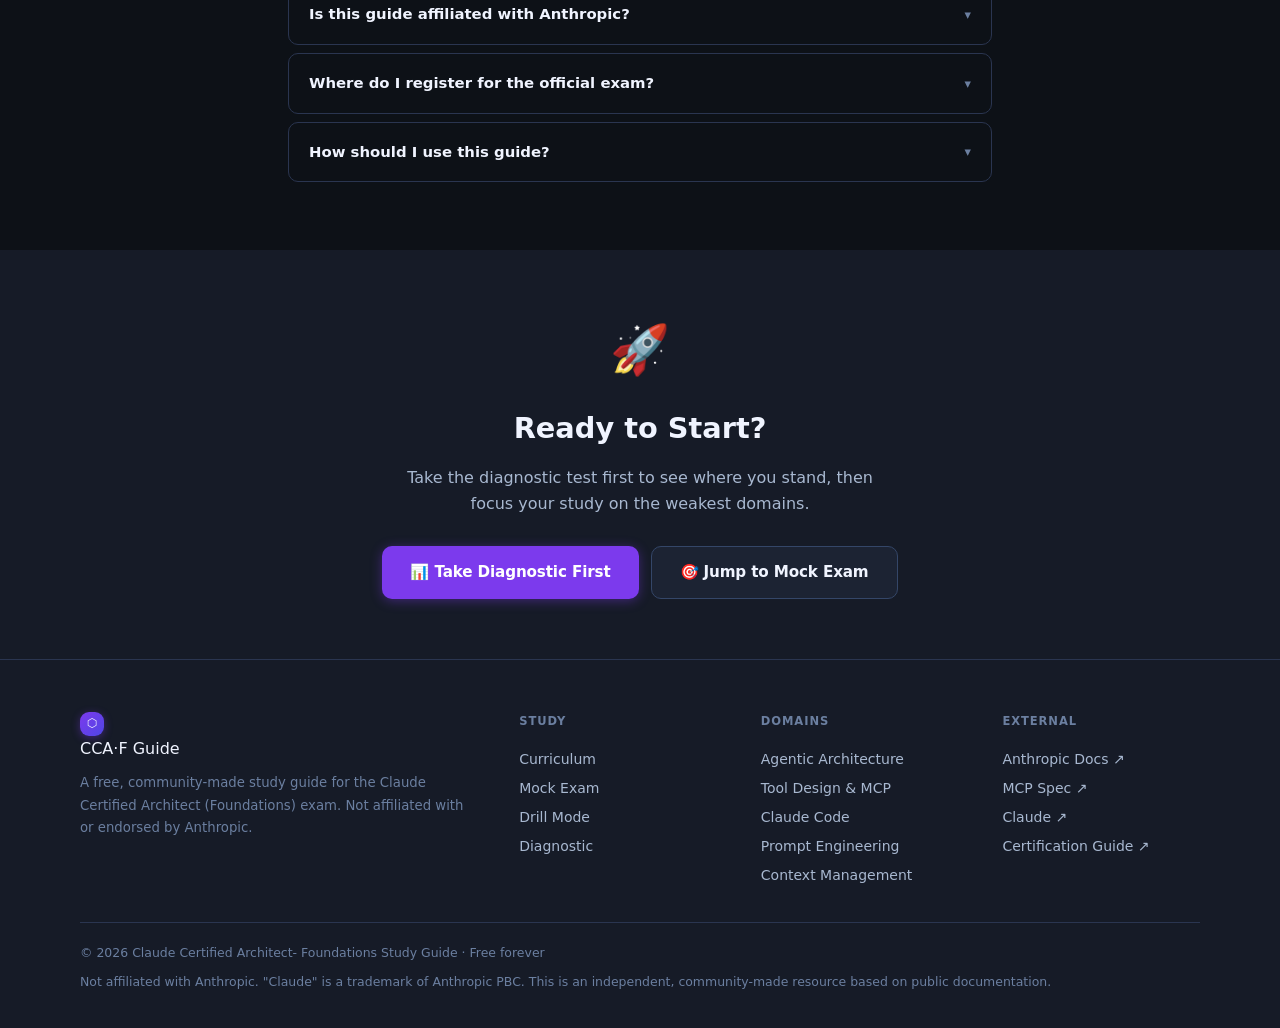
==== commit d4a4961b: "Add Certification Guide link to footer External section Co-Authored-By: Claude Sonnet 4.6 <noreply@a" ====
--- a/index.html
+++ b/index.html
@@ -182,6 +182,7 @@
       <a href="https://docs.anthropic.com" target="_blank" rel="noopener">Anthropic Docs ↗</a>
       <a href="https://modelcontextprotocol.io" target="_blank" rel="noopener">MCP Spec ↗</a>
       <a href="https://www.anthropic.com/claude" target="_blank" rel="noopener">Claude ↗</a>
+      <a href="https://claudecertificationguide.com/learn" target="_blank" rel="noopener">Certification Guide ↗</a>
     </div>
   </div>
   <div class="footer-bottom">
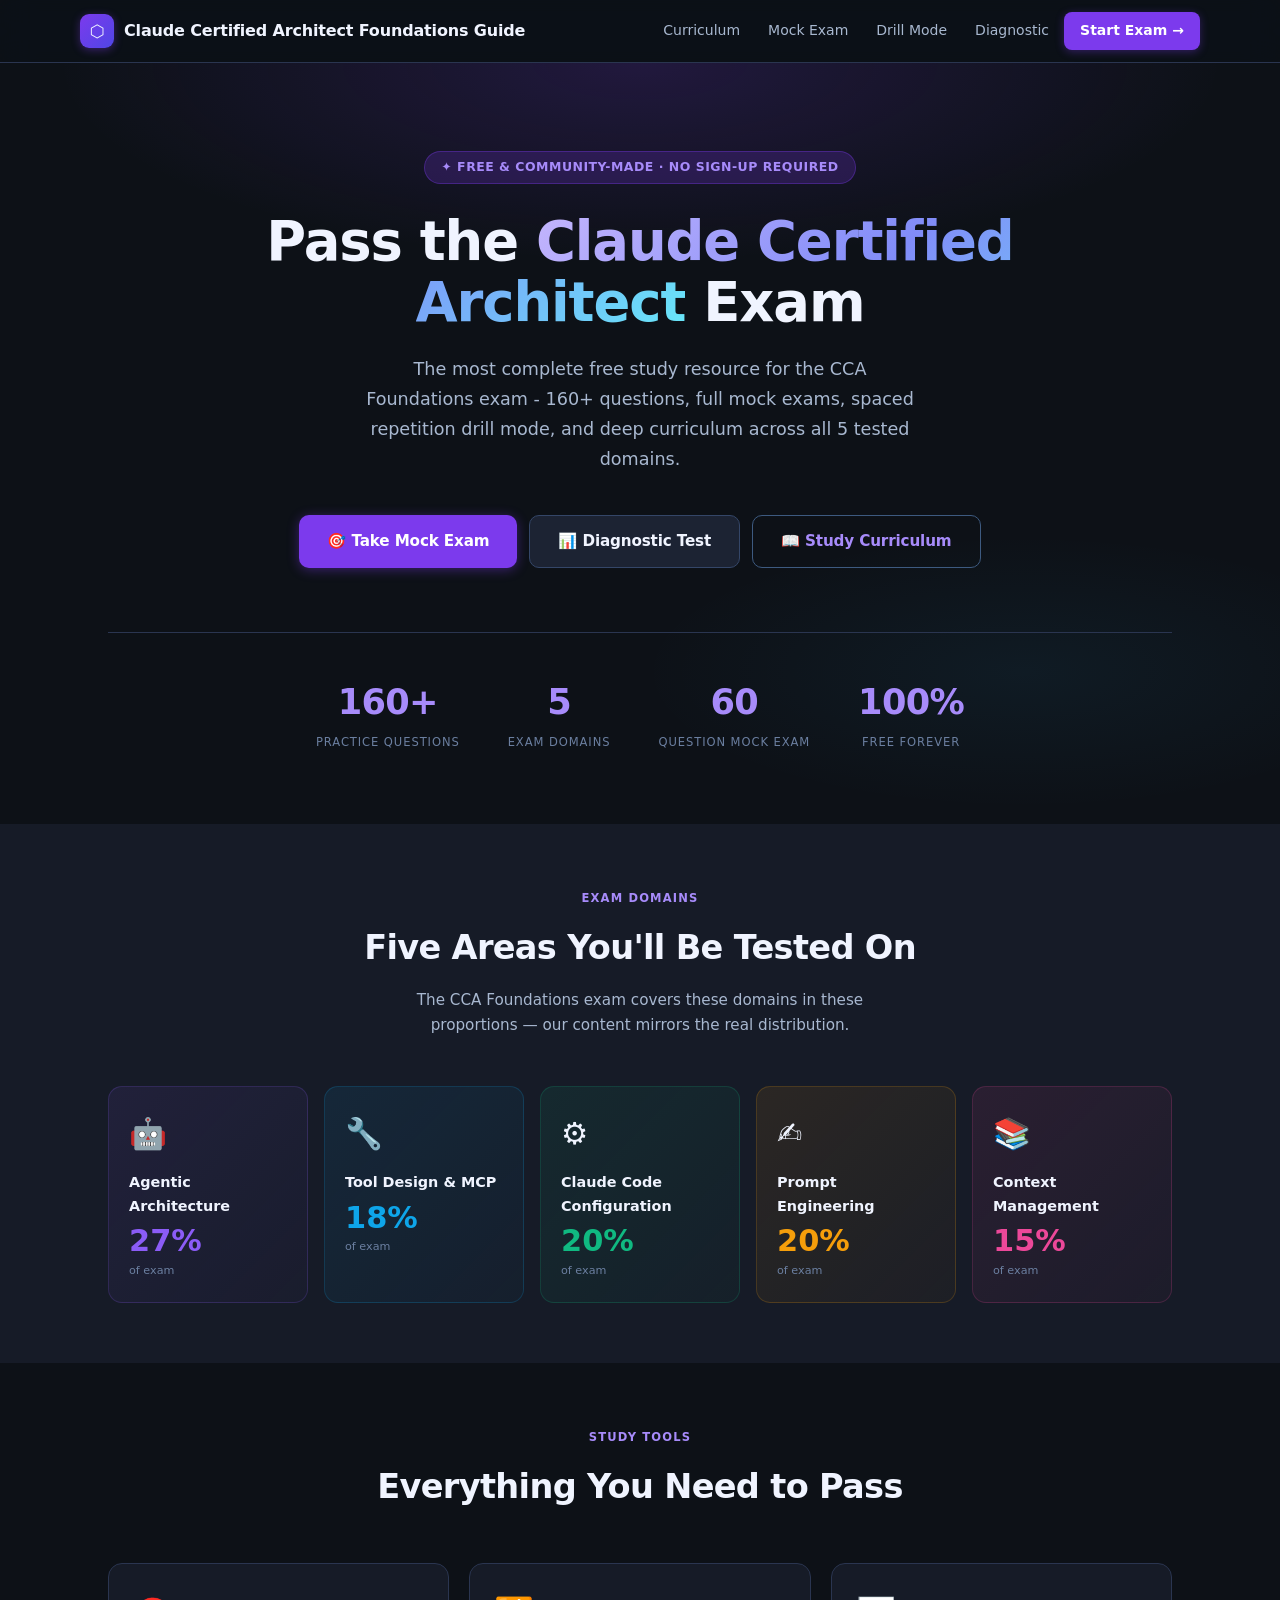
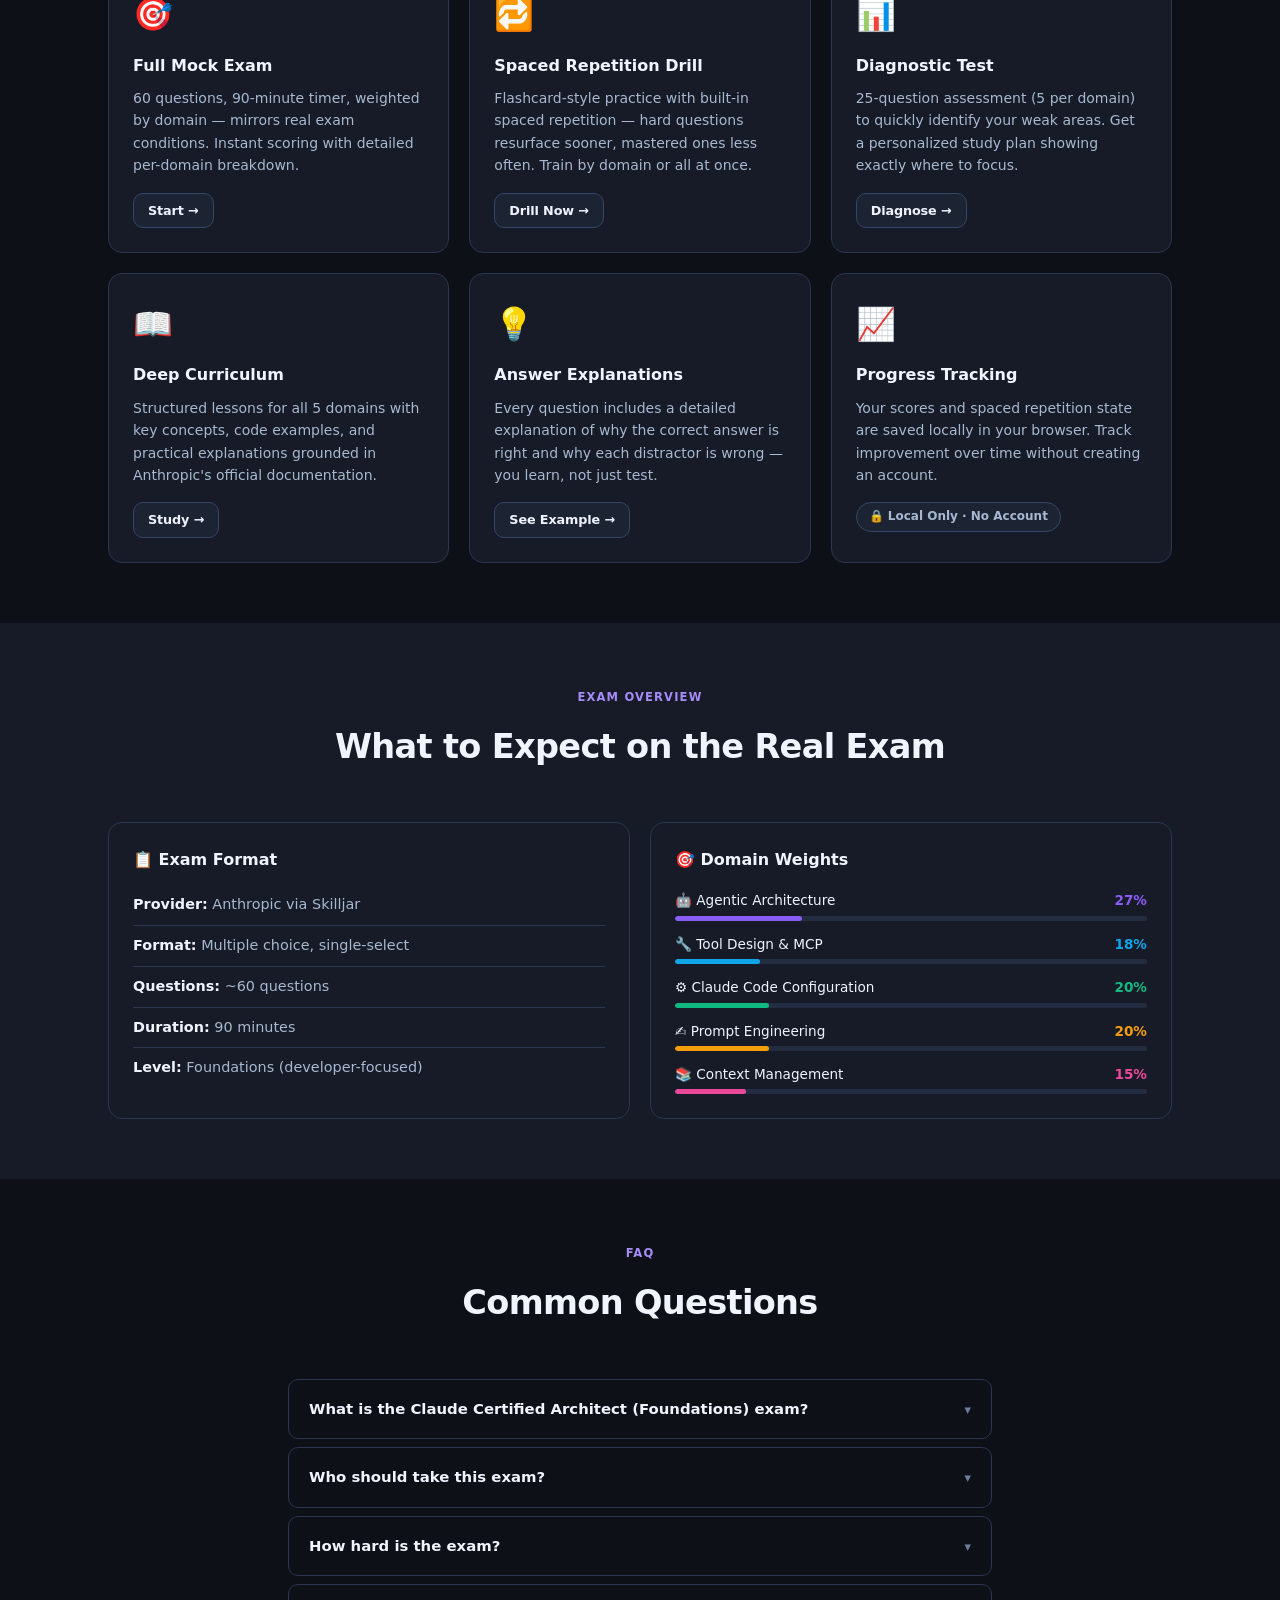
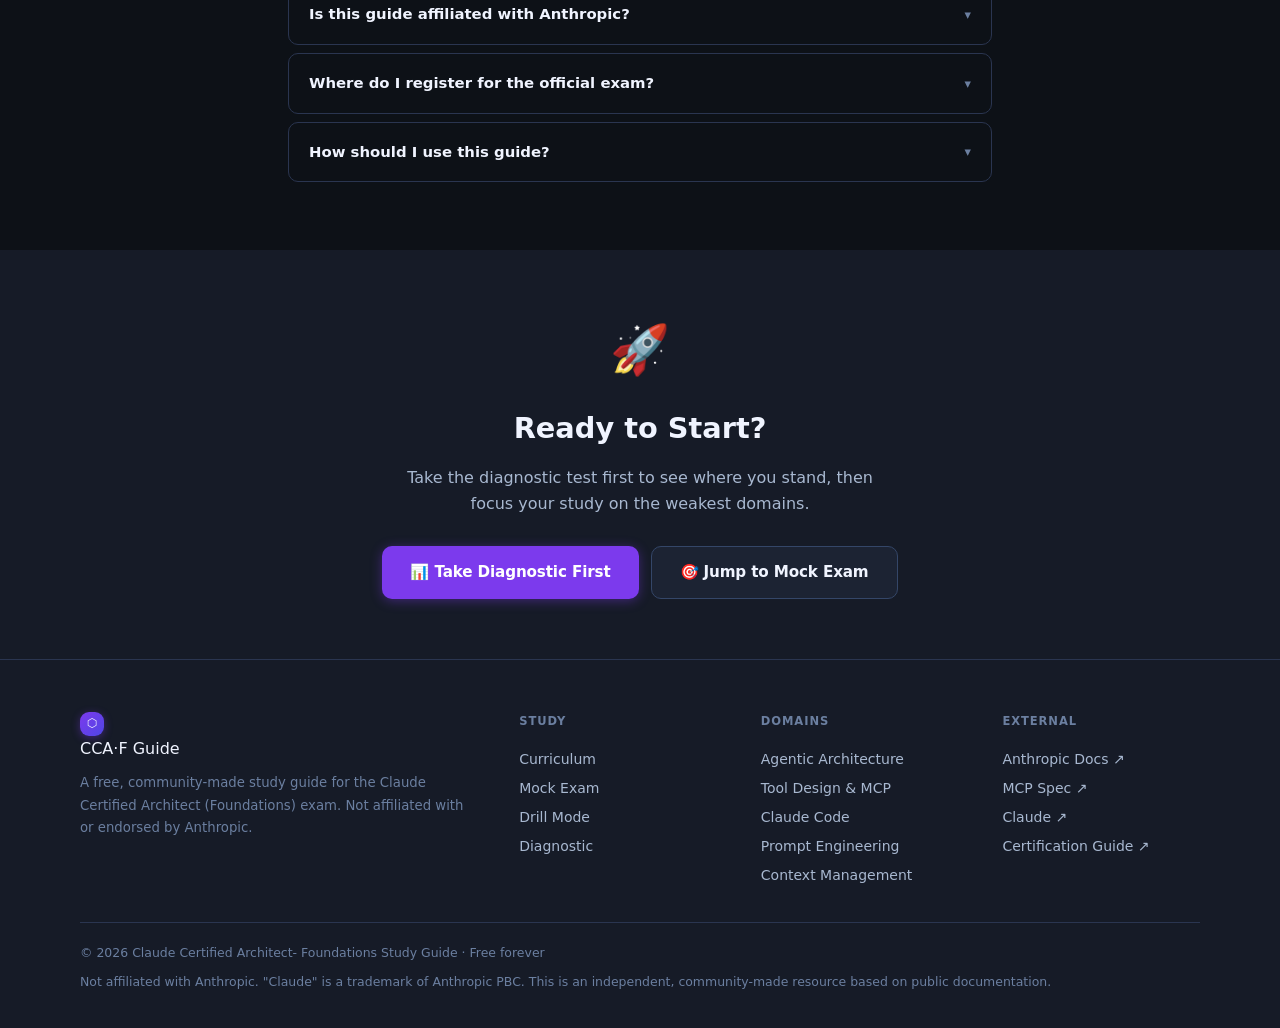
==== commit 139fdb18: "Rewrite distractors for even length/specificity; fix Q79 correct answer to /usage - All 160 question" ====
--- a/index.html
+++ b/index.html
@@ -31,7 +31,7 @@
   <div class="container">
     <div class="hero-badge">✦ Free &amp; Community-Made · No Sign-up Required</div>
     <h1>Pass the <span class="grad">Claude Certified<br/>Architect</span> Exam</h1>
-    <p>The most complete free study resource for the CCA Foundations exam — 160+ questions, full mock exams, spaced repetition drill mode, and deep curriculum across all 5 tested domains.</p>
+    <p>The most complete free study resource for the CCA Foundations exam - 160+ questions, full mock exams, spaced repetition drill mode, and deep curriculum across all 5 tested domains.</p>
     <div class="hero-actions">
       <a href="mock-exam.html" class="btn btn-primary btn-lg">🎯 Take Mock Exam</a>
       <a href="diagnostic.html" class="btn btn-secondary btn-lg">📊 Diagnostic Test</a>
